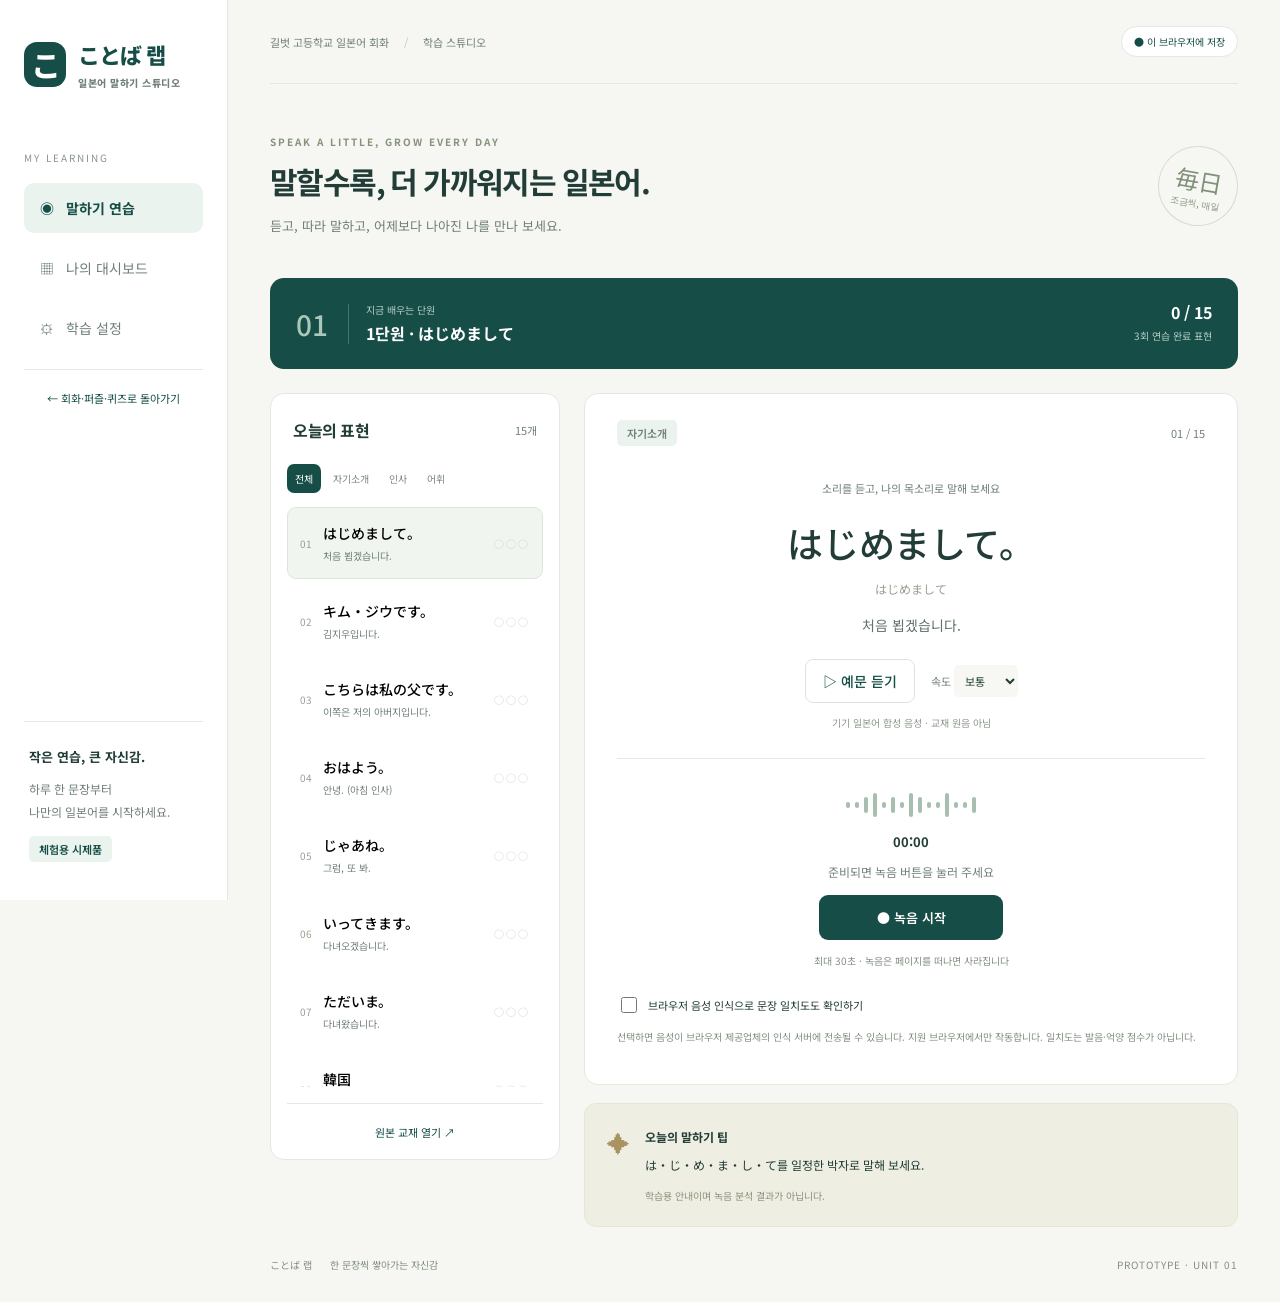
==== studio/index.html @ 6fdbcf0b "Add recording studio: index.html" ====
<!doctype html><html lang="ko"><head><meta charset="UTF-8"><meta name="viewport" content="width=device-width,initial-scale=1"><meta name="theme-color" content="#164e47"><title>ことば 랩 · 일본어 말하기</title><link rel="stylesheet" href="style.css"></head><body>
<aside><a class="brand" href="#practice"><span class="brandmark">こ</span><span>ことば 랩<small>일본어 말하기 스튜디오</small></span></a><p class="navlabel">MY LEARNING</p><nav><button data-view="practice" class="active">◉ <span>말하기 연습</span></button><button data-view="dashboard">▦ <span>나의 대시보드</span></button><button data-view="settings">⚙ <span>학습 설정</span></button></nav><a class="source" href="../">← 회화·퍼즐·퀴즈로 돌아가기</a><div class="sidebottom"><b>작은 연습, 큰 자신감.</b><p>하루 한 문장부터<br>나만의 일본어를 시작하세요.</p><span class="pill">체험용 시제품</span></div></aside>
<main><header><span>길벗 고등학교 일본어 회화 <span class="slash">/</span> 학습 스튜디오</span><span class="localbadge">● 이 브라우저에 저장</span></header>
<section id="practice" class="view"><div class="heading"><div><p class="eyebrow">SPEAK A LITTLE, GROW EVERY DAY</p><h1>말할수록, 더 가까워지는 일본어.</h1><p>듣고, 따라 말하고, 어제보다 나아진 나를 만나 보세요.</p></div><span class="stamp">毎日<br><small>조금씩, 매일</small></span></div>
<div class="unitbar"><div><span class="unitnumber">01</span><span><small>지금 배우는 단원</small><b id="unitTitle">はじめまして</b></span></div><div><b id="unitProgress">0 / 15</b><small>3회 연습 완료 표현</small></div></div>
<div class="workspace"><section class="card lessonlist"><div class="cardtitle"><h2>오늘의 표현</h2><span id="lessonCount">15개</span></div><div class="filters"><button class="selected" data-filter="전체">전체</button><button data-filter="자기소개">자기소개</button><button data-filter="인사">인사</button><button data-filter="기초 어휘">어휘</button></div><div id="lessons"></div><a class="source" target="_blank" rel="noopener" href="https://textbook.gilbut.co.kr/storage/gcs/smartclass/high/japanese-conv/index.html">원본 교재 열기 ↗</a></section>
<div class="practicecol"><section class="card speakcard"><div class="cardtitle"><span class="pill" id="category">자기소개</span><span id="position">01 / 15</span></div><p class="instruction">소리를 듣고, 나의 목소리로 말해 보세요</p><h2 id="japanese" lang="ja"></h2><p id="reading" lang="ja"></p><p id="meaning"></p><div class="listenrow"><button id="listen" class="secondary">▷ 예문 듣기</button><label class="speedlabel">속도 <select id="speed" aria-label="예문 재생 속도"><option value="0.75">느리게</option><option value="1" selected>보통</option></select></label></div><small class="ttsnote">기기 일본어 합성 음성 · 교재 원음 아님</small><div class="divider"></div><div class="recorder"><div id="wave" class="wave" aria-hidden="true"><i></i><i></i><i></i><i></i><i></i><i></i><i></i><i></i><i></i><i></i><i></i><i></i><i></i><i></i><i></i></div><b id="timer">00:00</b><p id="recordStatus" role="status" aria-live="polite">준비되면 녹음 버튼을 눌러 주세요</p><button id="record" class="primary">● 녹음 시작</button><p class="microcopy">최대 30초 · 녹음은 페이지를 떠나면 사라집니다</p></div><div id="playback" hidden><label>내 목소리 다시 듣기</label><audio id="audio" controls></audio><a id="downloadAudio" download="my-practice.webm">녹음 다운로드 ↓</a></div><label class="consent"><input id="recognize" type="checkbox"> 브라우저 음성 인식으로 문장 일치도도 확인하기</label><p class="microcopy left">선택하면 음성이 브라우저 제공업체의 인식 서버에 전송될 수 있습니다. 지원 브라우저에서만 작동합니다. 일치도는 발음·억양 점수가 아닙니다.</p><div id="result" class="result" hidden></div><div id="selfReview" hidden><h3>다시 듣고, 스스로 체크해 보세요</h3><div class="rating"><button data-rating="1">다시 연습할래요</button><button data-rating="2">조금 익숙해요</button><button data-rating="3">자신 있게 말해요</button></div><button id="save" class="primary" disabled>학습 기록 저장</button></div></section><div class="tip"><span>✦</span><div><b>오늘의 말하기 팁</b><p id="tip"></p><small>학습용 안내이며 녹음 분석 결과가 아닙니다.</small></div></div></div></div></section>
<section id="dashboard" class="view" hidden><div class="heading"><div><p class="eyebrow">MY LEARNING JOURNEY</p><h1>나의 작은 성장을 한눈에.</h1><p>직접 연습한 기록만 모아 보여 드려요.</p></div><button id="export" class="secondary">기록 내보내기 ↓</button></div><div id="stats" class="stats"></div><div class="dashgrid"><section class="card"><div class="cardtitle"><h2>최근 7일 연습</h2><span>저장한 녹음 수</span></div><div id="chart" class="chart"></div></section><section class="card"><h2>다음 연습 추천</h2><p class="muted">최근 자가 평가가 낮은 표현부터 복습해요.</p><div id="recommendations"></div></section></div><section class="card history"><div class="cardtitle"><h2>학습 히스토리</h2><span>최근 30회</span></div><div id="history"></div></section><p class="microcopy left">완료 기준: 표현당 저장한 녹음 3회. 자가 평가는 학생 본인의 판단입니다. 문장 일치도는 인식된 텍스트를 기준으로 계산하며 정밀 발음 평가를 대신하지 않습니다.</p></section>
<section id="settings" class="view" hidden><div class="heading"><div><p class="eyebrow">YOUR STUDY SPACE</p><h1>내 학습 공간 설정</h1><p>시제품의 저장 방식과 교재 데이터를 관리하세요.</p></div></div><section class="card settingscard"><h2>GitHub 교재 데이터 연결</h2><p>기본 교재는 YMPLAN/gilbut_JC 저장소의 studio/lessons.json에서 관리합니다. 다른 공개 GitHub 교재도 불러올 수 있습니다. 학생 기록을 GitHub로 전송하지 않습니다.</p><label for="githubUrl">공개 JSON 파일의 Raw URL</label><input id="githubUrl" type="url" placeholder="https://raw.githubusercontent.com/YMPLAN/gilbut_JC/main/studio/lessons.json"><div class="actions"><button id="loadGithub" class="primary">교재 불러오기</button><button id="resetLessons" class="secondary">기본 교재로 돌아가기</button><a href="lessons.json" download>교재 JSON 내려받기 ↓</a></div><p id="githubStatus" role="status"></p></section><section class="card settingscard"><h2>이 시제품에서 가능한 것</h2><ul><li>마이크 녹음, 다시 듣기, 녹음 다운로드</li><li>지원 브라우저에서 일본어 음성 인식과 연습용 문장 일치도</li><li>자가 평가, 표현별 반복 횟수, 최근 7일 연습 현황</li><li>현재 브라우저에 학습 기록 저장 및 JSON 내보내기</li></ul><p>학생 로그인·기기 간 동기화·교사 대시보드·전문 발음 평가는 아직 연결되지 않았습니다. 실제 운영 시에는 GitHub를 교재와 코드 관리에 사용하고, 학생별 기록은 인증된 서버에서 관리하는 구조를 권장합니다.</p><p>교재 출처: 길벗 고등학교 일본어 회화 1단원 학습 목표 및 16쪽 듣고 말하기. 한국어 뜻과 말하기 팁은 시제품용 보충 설명입니다.</p></section></section><footer>ことば 랩 <span>한 문장씩 쌓아가는 자신감</span><span>PROTOTYPE · UNIT 01</span></footer></main><div id="toast" role="status" aria-live="polite"></div><script type="module" src="app.js"></script></body></html>
---- studio/style.css ----
@import url('https://fonts.googleapis.com/css2?family=Noto+Sans+JP:wght@400;500;600;700&family=Noto+Sans+KR:wght@400;500;600;700;800&display=swap');
:root{--green:#164e47;--mint:#eaf3ed;--ink:#223d37;--muted:#718079;--line:#e3e8e2;--cream:#f6f7f2;--orange:#d8895a}*{box-sizing:border-box}body{margin:0;background:var(--cream);color:var(--ink);font:14px 'Noto Sans KR',sans-serif}button,input,select{font:inherit}button,a,select{touch-action:manipulation}button{cursor:pointer}button:disabled{opacity:.45;cursor:not-allowed}button:focus-visible,a:focus-visible,input:focus-visible,select:focus-visible{outline:3px solid #dca453;outline-offset:3px}button{border:0}a{color:var(--green)}[hidden]{display:none!important}aside{position:fixed;inset:0 auto 0 0;width:228px;background:#fff;border-right:1px solid var(--line);padding:38px 24px;display:flex;flex-direction:column}.brand{display:flex;align-items:center;gap:12px;text-decoration:none;font-size:22px;font-weight:800;letter-spacing:-1px}.brandmark{display:grid;place-items:center;width:42px;height:45px;background:var(--green);color:#fff;border-radius:13px;font-family:'Noto Sans JP';font-size:30px}.brand small{display:block;font-size:10px;letter-spacing:.5px;color:var(--muted);margin-top:5px}.navlabel{font-size:10px;color:#89968c;letter-spacing:2px;margin-top:60px;margin-bottom:18px}nav{display:grid;gap:10px}nav button{background:transparent;text-align:left;border-radius:10px;padding:15px 16px;color:var(--muted);display:flex;gap:12px}nav button.active{background:var(--mint);color:var(--green);font-weight:700}.sidebottom{margin-top:auto;padding:24px 5px 0;border-top:1px solid var(--line)}.sidebottom b{font-size:13px}.sidebottom p{color:var(--muted);font-size:12px;line-height:1.9}.pill{display:inline-block;border-radius:5px;padding:5px 10px;background:var(--mint);color:var(--green);font-size:11px;font-weight:600}main{margin-left:228px;padding:0 42px;max-width:1600px}header{height:84px;border-bottom:1px solid var(--line);display:flex;justify-content:space-between;align-items:center;color:var(--muted);font-size:11px}.slash{margin:0 12px;color:#bdc7bf}.localbadge{background:white;border:1px solid var(--line);border-radius:30px;padding:7px 12px;color:var(--green);font-size:10px}.heading{display:flex;align-items:center;justify-content:space-between;margin:40px 0 30px}.eyebrow{font-size:10px;letter-spacing:2px;color:#87927a;font-weight:700}h1{font-size:30px;letter-spacing:-1.6px;margin:10px 0 12px;font-weight:700}.heading p:not(.eyebrow){color:var(--muted);font-size:13px}.stamp{border:1px solid #d3ddd0;border-radius:50%;width:80px;height:80px;display:flex;justify-content:center;align-items:center;flex-direction:column;color:#82917b;font-family:'Noto Sans JP';font-size:24px;transform:rotate(10deg)}.stamp small{font-size:9px}.unitbar{background:var(--green);color:white;border-radius:14px;padding:22px 26px;display:flex;align-items:center;justify-content:space-between;margin-bottom:24px}.unitbar>div{display:flex;align-items:center;gap:17px}.unitbar>div:last-child{flex-direction:column;gap:4px;align-items:flex-end}.unitbar small{display:block;color:#b4ccc3;font-size:10px;margin-bottom:4px}.unitbar b{display:block;font-size:16px}.unitnumber{font-size:28px;font-weight:500;color:#aac8b9;border-right:1px solid #487369;padding-right:20px}.workspace{display:grid;grid-template-columns:290px minmax(0,1fr);gap:24px;align-items:start}.card{background:white;border:1px solid var(--line);border-radius:14px;padding:26px}.cardtitle{display:flex;align-items:center;justify-content:space-between;gap:12px}.cardtitle h2,h2{font-size:16px;margin:0 0 14px;letter-spacing:-.4px}.cardtitle h2{margin:0}.cardtitle>span{font-size:11px;color:var(--muted)}.lessonlist{padding:24px 16px 16px}.lessonlist>.cardtitle{padding:0 6px}.filters{display:flex;gap:4px;margin:22px 0 14px}.filters button{background:transparent;color:#7c887f;padding:7px 8px;border-radius:7px;font-size:10px}.filters button.selected{background:var(--green);color:white}#lessons{max-height:580px;overflow-y:auto}.lesson{width:100%;text-align:left;background:transparent;display:flex;gap:11px;align-items:center;padding:15px 12px;border-radius:9px;border:1px solid transparent;margin-bottom:6px}.lesson.active{background:#f0f5ef;border-color:#dce7d9}.lesson:hover{background:#f6f8f4}.lesson .num{font-size:10px;color:#96a190}.lesson b{font:500 14px 'Noto Sans JP';display:block}.lesson small{display:block;font-size:10px;color:var(--muted);margin-top:5px}.dots{color:#c4d0c2;letter-spacing:2px;font-size:10px;margin-left:auto}.dots.done{color:#3b8268}.source{font-size:11px;display:block;text-align:center;border-top:1px solid var(--line);padding:20px 0 3px;margin-top:16px;text-decoration:none}.speakcard{text-align:center;padding:26px 32px}.instruction{font-size:11px;color:var(--muted);margin:34px 0 20px}#japanese{font:500 36px 'Noto Sans JP';margin:0 0 10px;overflow-wrap:anywhere}#reading{font:12px 'Noto Sans JP';color:#96a08f}#meaning{font-size:14px;margin:18px 0 24px;color:#617469}.listenrow{display:flex;justify-content:center;gap:16px;align-items:center}.secondary{border:1px solid #dce4da;background:white;padding:11px 17px;color:var(--green);border-radius:8px;font-weight:500}.speedlabel{font-size:11px;color:var(--muted)}select{background:#f7f8f4;border:0;border-radius:5px;padding:7px;font-size:11px;color:var(--ink)}.ttsnote{display:block;margin:12px 0;color:#8e998c;font-size:10px}.divider{height:1px;background:var(--line);margin:28px 0}.wave{height:35px;display:flex;align-items:center;justify-content:center;gap:5px}.wave i{height:6px;width:4px;background:#a6bfae;border-radius:5px}.wave i:nth-child(3n){height:16px}.wave i:nth-child(4n){height:24px}.wave.live i{animation:pulse .65s infinite alternate;background:#c67c54}.wave.live i:nth-child(2n){animation-delay:.2s}.wave.live i:nth-child(3n){animation-delay:.4s}@keyframes pulse{to{height:32px}}@media(prefers-reduced-motion:reduce){.wave.live i{animation:none;height:24px}}#timer{display:block;font-size:13px;margin-top:10px;font-variant-numeric:tabular-nums}#recordStatus{font-size:12px;color:var(--muted);min-height:20px}.primary{background:var(--green);color:#fff;border-radius:9px;padding:13px 25px;font-weight:600;font-size:13px}#record{min-width:184px}#record.recording{background:#b85844}.microcopy{font-size:10px;color:#839082;line-height:1.8;margin:12px 0}.left{text-align:left}.consent{display:flex;align-items:center;gap:8px;font-size:11px;text-align:left;margin-top:24px}.consent input{accent-color:var(--green);width:16px;height:16px}#playback{padding:18px;background:#f5f7f3;border-radius:10px;margin-top:20px;font-size:11px}audio{width:100%;height:35px;margin:12px 0}#downloadAudio{font-size:11px}.result{text-align:left;background:#edf4ef;padding:18px;border-radius:10px;margin-top:16px;font-size:12px;line-height:1.8}.result b{font-size:18px}.result p{margin:5px 0;overflow-wrap:anywhere}h3{font-size:13px;margin-top:24px}.rating{display:flex;gap:7px;margin:14px 0}.rating button{flex:1;background:#f4f6f1;border:1px solid var(--line);border-radius:8px;padding:12px 5px;font-size:11px;color:var(--green)}.rating button.chosen{border-color:var(--green);background:#e4efe6}.tip{display:flex;gap:15px;background:#efeee3;border:1px solid #e7e5d5;padding:22px;border-radius:12px;margin-top:18px}.tip>span{font-size:23px;color:#ab9261}.tip b{font-size:12px}.tip p{font-size:12px;line-height:1.8;margin:8px 0}.tip small{font-size:10px;color:#8d917c}footer{display:flex;gap:18px;padding:30px 0;color:#83907f;font-size:10px}footer span:last-child{margin-left:auto;letter-spacing:1px}.stats{display:grid;grid-template-columns:repeat(4,1fr);gap:16px;margin-bottom:22px}.stat{padding:24px;background:white;border:1px solid var(--line);border-radius:12px}.stat p{color:var(--muted);font-size:11px;margin:0 0 16px}.stat b{font-size:28px}.stat small{display:block;font-size:10px;color:#869280;margin-top:10px}.dashgrid{display:grid;grid-template-columns:1.3fr 1fr;gap:22px}.chart{height:210px;display:flex;align-items:end;justify-content:space-around;padding-top:30px;gap:12px}.barcol{height:100%;flex:1;display:flex;align-items:center;justify-content:flex-end;flex-direction:column;font-size:10px;color:var(--muted);gap:8px}.bar{width:65%;max-width:38px;border-radius:5px 5px 0 0;background:#669582;min-height:2px}.muted{font-size:12px;color:var(--muted);line-height:1.8}.reviewlink{display:flex;justify-content:space-between;text-align:left;width:100%;background:#f5f7f2;padding:14px;margin-top:10px;border-radius:8px;color:var(--green);font-size:12px}.history{margin-top:22px}.empty{padding:45px 15px;text-align:center;color:var(--muted);font-size:13px;line-height:2}table{border-collapse:collapse;width:100%;font-size:12px;margin-top:20px}th,td{text-align:left;padding:16px 8px;border-bottom:1px solid var(--line)}th{font-weight:400;color:var(--muted);font-size:10px}.settingscard{max-width:850px;margin-bottom:22px;line-height:2;font-size:13px}.settingscard label{display:block;margin-top:20px;font-size:11px}.settingscard input{width:100%;padding:13px;border:1px solid #d3ded0;border-radius:8px;margin:10px 0}.actions{display:flex;align-items:center;gap:12px;flex-wrap:wrap}.actions a{font-size:11px}.settingscard li{margin:7px 0}#toast{position:fixed;bottom:30px;left:50%;transform:translateX(-50%);max-width:90vw;background:#203f36;color:white;padding:14px 24px;border-radius:12px;box-shadow:0 5px 25px #0002;display:none;font-size:12px;z-index:20}#toast.show{display:block}@media(min-width:1400px){main{padding:0 60px}.workspace{grid-template-columns:330px 1fr}}@media(max-width:1100px){aside{width:190px;padding:30px 17px}main{margin-left:190px;padding:0 25px}.workspace{grid-template-columns:235px minmax(0,1fr);gap:16px}.speakcard{padding:24px 20px}h1{font-size:25px}.filters button{padding:7px 5px}.stamp{display:none}.stats{grid-template-columns:repeat(2,1fr)}}@media(max-width:780px){aside{position:static;width:100%;height:auto;padding:18px;border:0}.brand{font-size:20px}.navlabel,.sidebottom{display:none}nav{display:flex;gap:4px;margin-top:20px}nav button{flex:1;padding:11px 7px;justify-content:center;font-size:12px;gap:6px}main{margin:0;padding:0 18px}header{height:55px;font-size:10px}.localbadge{font-size:9px;padding:5px 8px}.heading{margin:28px 0 22px}h1{font-size:23px;line-height:1.5}.heading p:not(.eyebrow){font-size:12px}.eyebrow{font-size:8px}.workspace{display:flex;flex-direction:column}.lessonlist,.practicecol{width:100%}#lessons{display:flex;max-height:none;overflow-x:auto}.lesson{min-width:180px;width:180px;flex-shrink:0;margin-right:7px}.source{padding:12px 0 0;margin-top:7px}.lessonlist{padding:18px 14px}.filters{margin:14px 0 10px}.unitbar{padding:18px}.unitbar b{font-size:13px}.dashgrid{grid-template-columns:1fr}.stats{gap:10px}.stat{padding:18px}.stat b{font-size:24px}#japanese{font-size:30px}.heading>button{font-size:10px;padding:10px;white-space:nowrap}footer span:last-child{display:none}table{font-size:10px}td,th{padding:12px 4px}.history{padding:18px}#history{overflow:auto}.rating button{font-size:10px}}
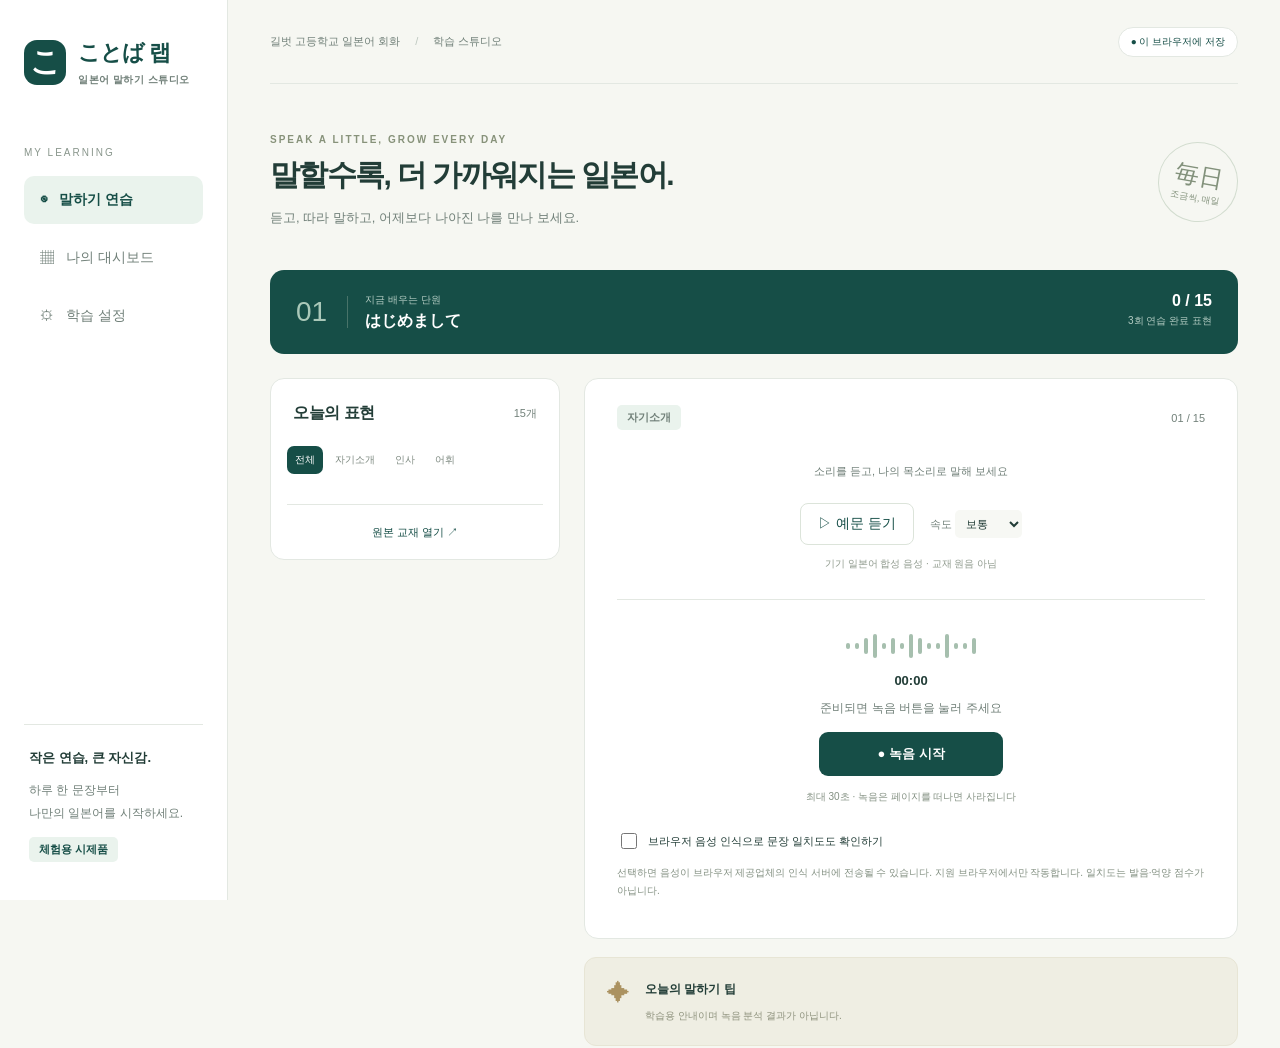
==== commit 47891bed: "Replace legacy learning app with recording dashboard: studio/index.html" ====
--- a/studio/index.html
+++ b/studio/index.html
@@ -1,9 +1 @@
-<!doctype html><html lang="ko"><head><meta charset="UTF-8"><meta name="viewport" content="width=device-width,initial-scale=1"><meta name="theme-color" content="#164e47"><title>ことば 랩 · 일본어 말하기</title><link rel="stylesheet" href="style.css"></head><body>
-<aside><a class="brand" href="#practice"><span class="brandmark">こ</span><span>ことば 랩<small>일본어 말하기 스튜디오</small></span></a><p class="navlabel">MY LEARNING</p><nav><button data-view="practice" class="active">◉ <span>말하기 연습</span></button><button data-view="dashboard">▦ <span>나의 대시보드</span></button><button data-view="settings">⚙ <span>학습 설정</span></button></nav><a class="source" href="../">← 회화·퍼즐·퀴즈로 돌아가기</a><div class="sidebottom"><b>작은 연습, 큰 자신감.</b><p>하루 한 문장부터<br>나만의 일본어를 시작하세요.</p><span class="pill">체험용 시제품</span></div></aside>
-<main><header><span>길벗 고등학교 일본어 회화 <span class="slash">/</span> 학습 스튜디오</span><span class="localbadge">● 이 브라우저에 저장</span></header>
-<section id="practice" class="view"><div class="heading"><div><p class="eyebrow">SPEAK A LITTLE, GROW EVERY DAY</p><h1>말할수록, 더 가까워지는 일본어.</h1><p>듣고, 따라 말하고, 어제보다 나아진 나를 만나 보세요.</p></div><span class="stamp">毎日<br><small>조금씩, 매일</small></span></div>
-<div class="unitbar"><div><span class="unitnumber">01</span><span><small>지금 배우는 단원</small><b id="unitTitle">はじめまして</b></span></div><div><b id="unitProgress">0 / 15</b><small>3회 연습 완료 표현</small></div></div>
-<div class="workspace"><section class="card lessonlist"><div class="cardtitle"><h2>오늘의 표현</h2><span id="lessonCount">15개</span></div><div class="filters"><button class="selected" data-filter="전체">전체</button><button data-filter="자기소개">자기소개</button><button data-filter="인사">인사</button><button data-filter="기초 어휘">어휘</button></div><div id="lessons"></div><a class="source" target="_blank" rel="noopener" href="https://textbook.gilbut.co.kr/storage/gcs/smartclass/high/japanese-conv/index.html">원본 교재 열기 ↗</a></section>
-<div class="practicecol"><section class="card speakcard"><div class="cardtitle"><span class="pill" id="category">자기소개</span><span id="position">01 / 15</span></div><p class="instruction">소리를 듣고, 나의 목소리로 말해 보세요</p><h2 id="japanese" lang="ja"></h2><p id="reading" lang="ja"></p><p id="meaning"></p><div class="listenrow"><button id="listen" class="secondary">▷ 예문 듣기</button><label class="speedlabel">속도 <select id="speed" aria-label="예문 재생 속도"><option value="0.75">느리게</option><option value="1" selected>보통</option></select></label></div><small class="ttsnote">기기 일본어 합성 음성 · 교재 원음 아님</small><div class="divider"></div><div class="recorder"><div id="wave" class="wave" aria-hidden="true"><i></i><i></i><i></i><i></i><i></i><i></i><i></i><i></i><i></i><i></i><i></i><i></i><i></i><i></i><i></i></div><b id="timer">00:00</b><p id="recordStatus" role="status" aria-live="polite">준비되면 녹음 버튼을 눌러 주세요</p><button id="record" class="primary">● 녹음 시작</button><p class="microcopy">최대 30초 · 녹음은 페이지를 떠나면 사라집니다</p></div><div id="playback" hidden><label>내 목소리 다시 듣기</label><audio id="audio" controls></audio><a id="downloadAudio" download="my-practice.webm">녹음 다운로드 ↓</a></div><label class="consent"><input id="recognize" type="checkbox"> 브라우저 음성 인식으로 문장 일치도도 확인하기</label><p class="microcopy left">선택하면 음성이 브라우저 제공업체의 인식 서버에 전송될 수 있습니다. 지원 브라우저에서만 작동합니다. 일치도는 발음·억양 점수가 아닙니다.</p><div id="result" class="result" hidden></div><div id="selfReview" hidden><h3>다시 듣고, 스스로 체크해 보세요</h3><div class="rating"><button data-rating="1">다시 연습할래요</button><button data-rating="2">조금 익숙해요</button><button data-rating="3">자신 있게 말해요</button></div><button id="save" class="primary" disabled>학습 기록 저장</button></div></section><div class="tip"><span>✦</span><div><b>오늘의 말하기 팁</b><p id="tip"></p><small>학습용 안내이며 녹음 분석 결과가 아닙니다.</small></div></div></div></div></section>
-<section id="dashboard" class="view" hidden><div class="heading"><div><p class="eyebrow">MY LEARNING JOURNEY</p><h1>나의 작은 성장을 한눈에.</h1><p>직접 연습한 기록만 모아 보여 드려요.</p></div><button id="export" class="secondary">기록 내보내기 ↓</button></div><div id="stats" class="stats"></div><div class="dashgrid"><section class="card"><div class="cardtitle"><h2>최근 7일 연습</h2><span>저장한 녹음 수</span></div><div id="chart" class="chart"></div></section><section class="card"><h2>다음 연습 추천</h2><p class="muted">최근 자가 평가가 낮은 표현부터 복습해요.</p><div id="recommendations"></div></section></div><section class="card history"><div class="cardtitle"><h2>학습 히스토리</h2><span>최근 30회</span></div><div id="history"></div></section><p class="microcopy left">완료 기준: 표현당 저장한 녹음 3회. 자가 평가는 학생 본인의 판단입니다. 문장 일치도는 인식된 텍스트를 기준으로 계산하며 정밀 발음 평가를 대신하지 않습니다.</p></section>
-<section id="settings" class="view" hidden><div class="heading"><div><p class="eyebrow">YOUR STUDY SPACE</p><h1>내 학습 공간 설정</h1><p>시제품의 저장 방식과 교재 데이터를 관리하세요.</p></div></div><section class="card settingscard"><h2>GitHub 교재 데이터 연결</h2><p>기본 교재는 YMPLAN/gilbut_JC 저장소의 studio/lessons.json에서 관리합니다. 다른 공개 GitHub 교재도 불러올 수 있습니다. 학생 기록을 GitHub로 전송하지 않습니다.</p><label for="githubUrl">공개 JSON 파일의 Raw URL</label><input id="githubUrl" type="url" placeholder="https://raw.githubusercontent.com/YMPLAN/gilbut_JC/main/studio/lessons.json"><div class="actions"><button id="loadGithub" class="primary">교재 불러오기</button><button id="resetLessons" class="secondary">기본 교재로 돌아가기</button><a href="lessons.json" download>교재 JSON 내려받기 ↓</a></div><p id="githubStatus" role="status"></p></section><section class="card settingscard"><h2>이 시제품에서 가능한 것</h2><ul><li>마이크 녹음, 다시 듣기, 녹음 다운로드</li><li>지원 브라우저에서 일본어 음성 인식과 연습용 문장 일치도</li><li>자가 평가, 표현별 반복 횟수, 최근 7일 연습 현황</li><li>현재 브라우저에 학습 기록 저장 및 JSON 내보내기</li></ul><p>학생 로그인·기기 간 동기화·교사 대시보드·전문 발음 평가는 아직 연결되지 않았습니다. 실제 운영 시에는 GitHub를 교재와 코드 관리에 사용하고, 학생별 기록은 인증된 서버에서 관리하는 구조를 권장합니다.</p><p>교재 출처: 길벗 고등학교 일본어 회화 1단원 학습 목표 및 16쪽 듣고 말하기. 한국어 뜻과 말하기 팁은 시제품용 보충 설명입니다.</p></section></section><footer>ことば 랩 <span>한 문장씩 쌓아가는 자신감</span><span>PROTOTYPE · UNIT 01</span></footer></main><div id="toast" role="status" aria-live="polite"></div><script type="module" src="app.js"></script></body></html>
+<!doctype html><html lang="ko"><head><meta charset="UTF-8"><meta name="viewport" content="width=device-width,initial-scale=1"><meta http-equiv="refresh" content="0;url=../"><title>ことば 랩으로 이동</title></head><body><p><a href="../">녹음·학습 대시보드 열기</a></p></body></html>
